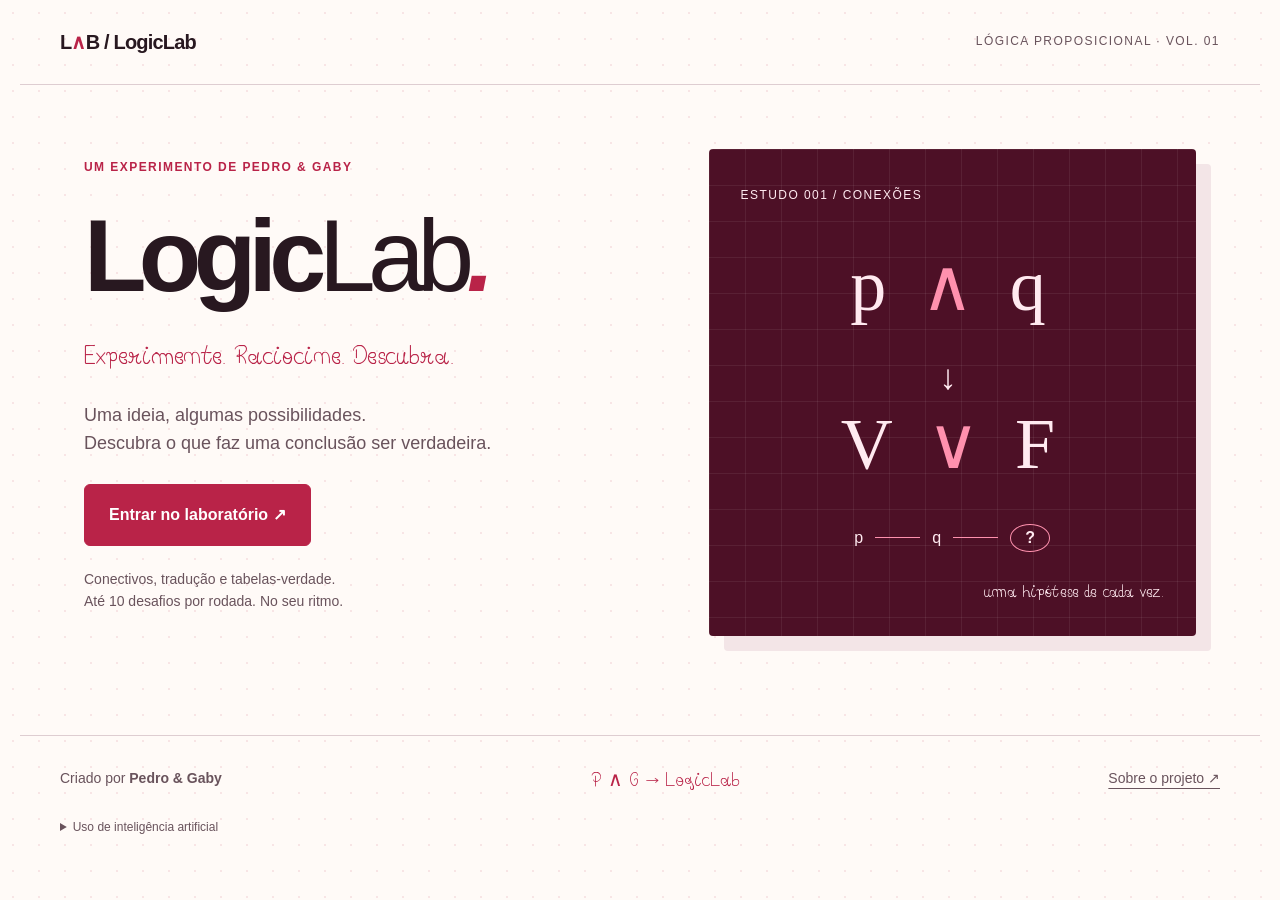
==== logiclab/index.html @ 294a854e "Integrate LogicLab with redesigned interface and Pedro & Gaby credits" ====
<!doctype html><html lang="pt-BR"><head><meta charset="utf-8"><meta name="viewport" content="width=device-width, initial-scale=1"><meta name="description" content="LogicLab: um laboratório de lógica proposicional criado por Pedro e Gaby."><title>LogicLab — Pedro & Gaby</title><link rel="stylesheet" href="style.css"></head><body>
<a class="skip" href="#principal">Pular para o laboratório</a><header><a class="brand" href="index.html">L<span>∧</span>B / LogicLab</a><span class="edition">LÓGICA PROPOSICIONAL · VOL. 01</span></header>
<main id="principal"><section id="inicio" class="screen hero"><div><p class="eyebrow">UM EXPERIMENTO DE PEDRO & GABY</p><h1>Logic<span>Lab</span><i>.</i></h1><p class="hand">Experimente. Raciocine. Descubra.</p><p class="intro">Uma ideia, algumas possibilidades.<br>Descubra o que faz uma conclusão ser verdadeira.</p><button id="botaoComecar" class="primary">Entrar no laboratório <span aria-hidden="true">↗</span></button><p class="micro">Conectivos, tradução e tabelas-verdade.<br>Até 10 desafios por rodada. No seu ritmo.</p></div><div class="lab-art" aria-hidden="true"><span class="art-label">ESTUDO 001 / CONEXÕES</span><div class="formula">p <b>∧</b> q<br><span>↓</span><br>V <b>∨</b> F</div><div class="signal"><span>p</span><i></i><span>q</span><i></i><b>?</b></div><span class="art-note">uma hipótese de cada vez.</span></div></section>
<section id="categorias" class="screen" style="display:none"><p class="eyebrow">01 / ESCOLHA SEU EXPERIMENTO</p><h2>O que vamos <em>investigar?</em></h2><p>Escolha uma categoria para começar.</p><div id="botoesCategorias" class="choices">
<button class="botaoCategoria" data-categoria="conectivos"><span class="symbol">∧ ∨ ¬</span><strong>Conectivos</strong><small>Os símbolos que conectam ideias.</small><span class="card-arrow">↗</span></button>
<button class="botaoCategoria" data-categoria="traducao"><span class="symbol">A → p</span><strong>Tradução</strong><small>Da linguagem cotidiana à lógica.</small><span class="card-arrow">↗</span></button>
<button class="botaoCategoria" data-categoria="tabela"><span class="symbol">V / F</span><strong>Tabela-verdade</strong><small>Explore cada possibilidade.</small><span class="card-arrow">↗</span></button>
<button class="botaoCategoria" data-categoria="misturado"><span class="symbol">↔</span><strong>Misturado</strong><small>Conecte tudo o que você aprendeu.</small><span class="card-arrow">↗</span></button></div></section>
<section id="dificuldades" class="screen" style="display:none"><button class="back" data-back="categorias">← Categorias</button><p class="eyebrow">02 / AJUSTE O DESAFIO</p><h2>Qual é o seu <em>ritmo?</em></h2><p id="categoriaSelecionada"></p><div id="botoesDificuldades" class="choices">
<button class="botaoDificuldade" data-dificuldade="facil"><span class="symbol">01</span><strong>Fácil</strong><small>Comece pelos fundamentos.</small></button><button class="botaoDificuldade" data-dificuldade="medio"><span class="symbol">02</span><strong>Médio</strong><small>Conecte os conceitos.</small></button><button class="botaoDificuldade" data-dificuldade="dificil"><span class="symbol">03</span><strong>Difícil</strong><small>Investigue novas combinações.</small></button><button class="botaoDificuldade" data-dificuldade="todas"><span class="symbol">∞</span><strong>Todas</strong><small>Experimente todos os níveis.</small></button></div></section>
<section id="quiz" class="screen quiz-panel" style="display:none"><p class="eyebrow" id="infoQuiz"></p><div class="telemetry"><h2 id="numeroQuestao"></h2><span id="progressLabel"></span></div><div id="barraProgresso" role="progressbar" aria-label="Progresso da rodada" aria-valuemin="0" aria-valuemax="100"><div id="progresso"></div></div><h2 id="textoPergunta" tabindex="-1"></h2><div id="alternativas"></div><div id="areaTabela" style="display:none"></div><button id="botaoVerificarTabela" class="primary" style="display:none">Verificar tabela</button><p id="feedback" role="status" aria-live="polite"></p><button id="botaoProxima" class="primary" style="display:none">Próxima questão →</button></section>
<section id="resultado" class="screen result" style="display:none"><p class="eyebrow">EXPERIMENTO CONCLUÍDO</p><h2>Aprender é <em>conectar.</em></h2><div id="scoreRing"><strong id="porcentagemResultado"></strong><span>de acertos</span></div><p id="resultadoFinal"></p><p id="textoResultado"></p><p id="mensagemResultado" role="status"></p><div class="result-actions"><button id="botaoReiniciar" class="primary">Experimentar novamente ↗</button><button id="botaoCategorias" class="secondary">Trocar categoria</button></div></section></main>
<footer><span>Criado por <strong>Pedro & Gaby</strong></span><span class="signature" title="Pedro e Gaby criam o LogicLab">P ∧ G → LogicLab</span><a href="https://expedrog-dev.github.io/portfolio/projetos/quiz-logica.html">Sobre o projeto ↗</a><details><summary>Uso de inteligência artificial</summary><p>ChatGPT / Codex auxiliaram no redesign, na revisão do código, na acessibilidade e nos testes desta versão. Projeto em coautoria de Pedro e Gaby.</p></details></footer><script src="script.js"></script></body></html>
---- logiclab/style.css ----
@font-face{font-family:PedroHand;src:url('assets/PedroHand-Regular.woff2') format('woff2');font-display:swap}*{box-sizing:border-box} :root{--ink:#281820;--muted:#69535c;--accent:#b92348;--wine:#4d1026;--paper:#fffaf7;--line:#decdd1}body{margin:0;background:var(--paper);color:var(--ink);font-family:Inter,Arial,sans-serif;line-height:1.6}body:before{content:'';position:fixed;inset:0;pointer-events:none;background-image:radial-gradient(#b9234819 1px,transparent 1px);background-size:26px 26px;z-index:-1}button,a,select{-webkit-tap-highlight-color:transparent}button,select{font:inherit}button,a{touch-action:manipulation}button{cursor:pointer}a{color:inherit;text-underline-offset:5px}button:focus-visible,a:focus-visible,select:focus-visible,summary:focus-visible{outline:3px solid var(--accent);outline-offset:5px}.skip{position:absolute;top:-100px;background:white;padding:16px}.skip:focus{top:0;z-index:10}header,footer{max-width:1240px;margin:auto;padding:26px 40px;display:flex;align-items:center;justify-content:space-between;gap:24px}header{border-bottom:1px solid var(--line)}.brand{text-decoration:none;font-weight:800;letter-spacing:-.04em;font-size:20px}.brand span{color:var(--accent)}.edition,.eyebrow,.micro,.art-label,.art-note{font-size:12px;letter-spacing:.12em}.edition{color:var(--muted)}main{max-width:1160px;margin:auto;padding:64px 24px;min-height:650px}.screen{animation:enter .35s ease both}.hero{display:grid;grid-template-columns:1.15fr 1fr;gap:64px;align-items:center}.eyebrow{color:var(--accent);font-weight:700;margin:0 0 22px}h1{font-size:clamp(64px,8vw,110px);line-height:1.05;letter-spacing:-.075em;margin:24px 0}h1 span{font-weight:400}h1 i{color:var(--accent)}h2{font-size:clamp(32px,4vw,50px);line-height:1.15;letter-spacing:-.045em;margin:16px 0 24px}h2 em{font-family:PedroHand,cursive;font-weight:400;color:var(--accent);font-style:normal}.hand{font:26px/1.6 PedroHand,cursive;color:var(--accent);margin:24px 0}.intro{font-size:18px;color:var(--muted);margin:26px 0}.primary,.secondary{border:1px solid var(--accent);border-radius:6px;padding:17px 24px;font-weight:700;min-height:56px;transition:transform .2s,background .2s,box-shadow .2s}.primary{background:var(--accent);color:white}.primary:hover{background:#941737;box-shadow:0 7px 18px #b9234826;transform:translateY(-2px)}.secondary{background:transparent;color:var(--accent)}.micro{letter-spacing:0;color:var(--muted);font-size:14px;margin-top:22px}.lab-art{position:relative;background:var(--wine);color:#ffeaf0;border-radius:4px;padding:32px;min-height:430px;overflow:hidden;background-image:linear-gradient(#fff1 1px,transparent 1px),linear-gradient(90deg,#fff1 1px,transparent 1px);background-size:36px 36px;box-shadow:15px 15px 0 #f3e5e7}.formula{font:72px/1.1 Georgia,serif;letter-spacing:.12em;padding:40px 0;text-align:center}.formula b{color:#ff91ae;font-weight:400}.formula span{font-size:35px}.signal{display:flex;align-items:center;justify-content:center;gap:12px}.signal i{height:1px;background:#ff91ae;width:45px}.signal b{border:1px solid #ff91ae;border-radius:50%;width:40px;text-align:center}.art-note{display:block;text-align:right;padding-top:25px;font-family:PedroHand,cursive;letter-spacing:0;font-size:17px}.choices{display:grid;grid-template-columns:repeat(4,1fr);gap:18px;margin:38px 0}.choices button{position:relative;display:flex;flex-direction:column;text-align:left;gap:16px;background:#fffdfb;border:1px solid var(--line);border-radius:6px;padding:24px 20px;min-height:240px;color:var(--ink);transition:transform .2s,background .2s,border .2s,box-shadow .2s}.choices button:hover{transform:translateY(-4px);background:#fceef1;border-color:var(--accent);box-shadow:0 10px 20px #4d102610}.symbol{font:32px/1.2 Georgia,serif;color:var(--accent);margin-bottom:18px}.choices strong{font-size:20px}.choices small{font-size:15px;color:var(--muted);line-height:1.5}.card-arrow{position:absolute;right:20px;top:22px;color:var(--accent)}.back{border:0;background:none;padding:8px 0;margin-bottom:25px;color:var(--muted)}.quiz-panel{max-width:850px;margin:auto}.telemetry{display:flex;justify-content:space-between;gap:16px;align-items:center}.telemetry h2,.telemetry span{font-size:14px;letter-spacing:0;margin:0;color:var(--muted)}#barraProgresso{height:5px;background:#eadcdf;margin:15px 0 42px;border-radius:8px;overflow:hidden}#progresso{height:100%;background:var(--accent);transition:width .4s}#textoPergunta{font-size:clamp(25px,3vw,36px);line-height:1.35;margin-bottom:32px;outline:none}#alternativas{display:grid;grid-template-columns:1fr 1fr;gap:14px;counter-reset:option}#alternativas button{counter-increment:option;display:flex;align-items:center;gap:18px;text-align:left;padding:20px;background:white;border:1px solid var(--line);border-radius:6px;min-height:78px;color:var(--ink);transition:background .2s,transform .2s,border .2s}#alternativas button:before{content:counter(option,upper-alpha);border:1px solid var(--line);border-radius:4px;padding:2px 9px;font-size:13px;color:var(--muted)}#alternativas button:hover:not(:disabled){background:#fceef1;border-color:var(--accent);transform:translateY(-2px)}button:disabled{cursor:default}#alternativas button.correta,select.correta{background:#e8f4ec;border-color:#287a48;color:#185630}#alternativas button.errada,select.errada{background:#fce9ee;border-color:#b92348;color:#8c1533}#alternativas button.correta:after{content:'✓';margin-left:auto}#alternativas button.errada:after{content:'×';margin-left:auto}#feedback:empty{display:none}#feedback{padding:18px 20px;background:#f2e9eb;border-left:3px solid var(--accent);margin:24px 0;line-height:1.6}#areaTabela{background:white;padding:20px;border:1px solid var(--line);border-radius:8px;margin-bottom:24px;overflow:auto}#areaTabela h3{margin:0 0 15px;font:26px Georgia,serif}table{width:100%;border-collapse:collapse;text-align:center}th,td{padding:13px;border-bottom:1px solid var(--line)}th{color:var(--accent);background:#fff4f6}select{padding:9px 16px;border:1px solid var(--line);border-radius:5px;background:white;color:var(--ink);min-width:80px}td small{display:block;font-size:13px}.result{text-align:center;position:relative}.result-actions{display:flex;justify-content:center;gap:14px;flex-wrap:wrap;margin:30px 0}#scoreRing{width:180px;height:180px;border-radius:50%;background:conic-gradient(var(--accent) var(--score,0%),#eadcdf 0);margin:32px auto;display:flex;flex-direction:column;align-items:center;justify-content:center;position:relative}#scoreRing:before{content:'';position:absolute;inset:9px;background:var(--paper);border-radius:50%}#scoreRing>*{position:relative}#scoreRing strong{font-size:42px;line-height:1.2}#scoreRing span{font-size:14px}footer{border-top:1px solid var(--line);font-size:14px;flex-wrap:wrap;color:var(--muted)}.signature{font-family:PedroHand,cursive;color:var(--accent);font-size:20px}footer details{flex-basis:100%;font-size:12px}footer summary{cursor:pointer}footer p{max-width:700px}.confetti{position:absolute;inset:0;overflow:hidden;pointer-events:none}.confetti i{position:absolute;top:-20px;left:var(--x);width:7px;height:12px;background:var(--accent);animation:fall 2s var(--delay) both;transform:rotate(30deg)}@keyframes enter{from{opacity:0;transform:translateY(10px)}to{opacity:1;transform:none}}@keyframes fall{to{transform:translateY(560px) rotate(420deg);opacity:0}}@media(max-width:800px){.hero{gap:36px;grid-template-columns:1fr}.lab-art{min-height:280px;max-width:560px}.formula{font-size:50px;padding:20px}.choices{grid-template-columns:1fr 1fr}header,footer{padding:22px 24px}.edition{display:none}main{padding-top:38px;min-height:580px}}@media(max-width:480px){h1{font-size:70px}.hand{font-size:21px}.choices{gap:12px}.choices button{padding:18px 14px;min-height:235px}.choices strong{font-size:18px}.choices small{font-size:14px}.symbol{font-size:26px}.card-arrow{display:none}#alternativas{grid-template-columns:1fr}.result-actions>*{width:100%}footer{align-items:flex-start;flex-direction:column}.lab-art{margin-right:12px}th,td{padding:10px 5px}}@media(prefers-reduced-motion:reduce){*,*:before,*:after{animation:none!important;transition:none!important;scroll-behavior:auto!important}}
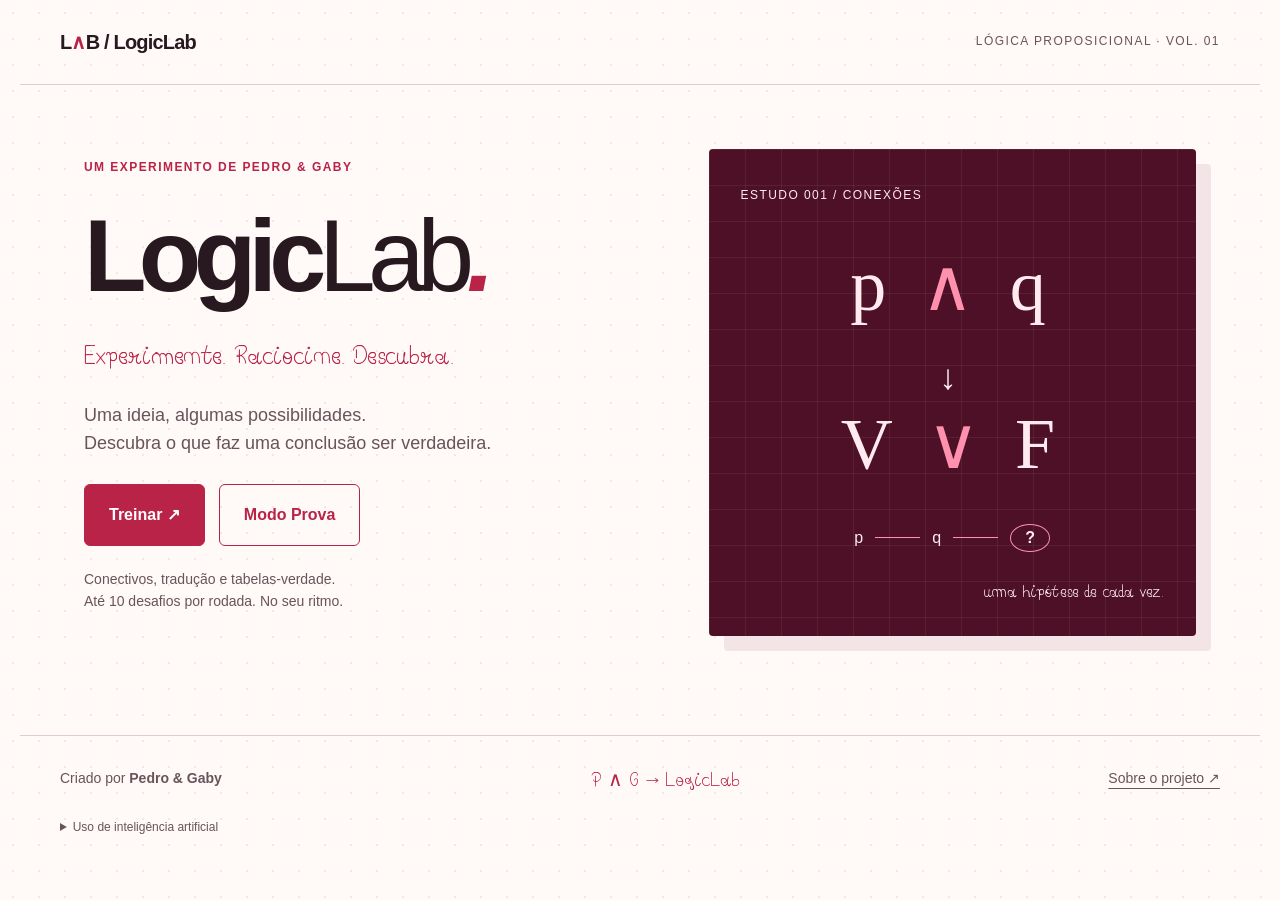
==== commit 9bd634fb: "Restore LogicLab exam mode and category performance without redesign" ====
--- a/logiclab/index.html
+++ b/logiclab/index.html
@@ -1,6 +1,6 @@
-<!doctype html><html lang="pt-BR"><head><meta charset="utf-8"><meta name="viewport" content="width=device-width, initial-scale=1"><meta name="description" content="LogicLab: um laboratório de lógica proposicional criado por Pedro e Gaby."><title>LogicLab — Pedro & Gaby</title><link rel="stylesheet" href="style.css"></head><body>
+<!doctype html><html lang="pt-BR"><head><meta charset="utf-8"><meta name="viewport" content="width=device-width, initial-scale=1"><meta name="description" content="LogicLab: um laboratório de lógica proposicional criado por Pedro e Gaby."><title>LogicLab — Pedro & Gaby</title><link rel="stylesheet" href="style.css"><link rel="icon" href="data:image/svg+xml,%3Csvg%20xmlns%3D%22http%3A%2F%2Fwww.w3.org%2F2000%2Fsvg%22%20viewBox%3D%220%200%2032%2032%22%3E%3Crect%20width%3D%2232%22%20height%3D%2232%22%20rx%3D%226%22%20fill%3D%22%23b92348%22%2F%3E%3Cpath%20d%3D%22M8%2024%2016%208%2024%2024%22%20fill%3D%22none%22%20stroke%3D%22white%22%20stroke-width%3D%223%22%2F%3E%3C%2Fsvg%3E"></head><body>
 <a class="skip" href="#principal">Pular para o laboratório</a><header><a class="brand" href="index.html">L<span>∧</span>B / LogicLab</a><span class="edition">LÓGICA PROPOSICIONAL · VOL. 01</span></header>
-<main id="principal"><section id="inicio" class="screen hero"><div><p class="eyebrow">UM EXPERIMENTO DE PEDRO & GABY</p><h1>Logic<span>Lab</span><i>.</i></h1><p class="hand">Experimente. Raciocine. Descubra.</p><p class="intro">Uma ideia, algumas possibilidades.<br>Descubra o que faz uma conclusão ser verdadeira.</p><button id="botaoComecar" class="primary">Entrar no laboratório <span aria-hidden="true">↗</span></button><p class="micro">Conectivos, tradução e tabelas-verdade.<br>Até 10 desafios por rodada. No seu ritmo.</p></div><div class="lab-art" aria-hidden="true"><span class="art-label">ESTUDO 001 / CONEXÕES</span><div class="formula">p <b>∧</b> q<br><span>↓</span><br>V <b>∨</b> F</div><div class="signal"><span>p</span><i></i><span>q</span><i></i><b>?</b></div><span class="art-note">uma hipótese de cada vez.</span></div></section>
+<main id="principal"><section id="inicio" class="screen hero"><div><p class="eyebrow">UM EXPERIMENTO DE PEDRO & GABY</p><h1>Logic<span>Lab</span><i>.</i></h1><p class="hand">Experimente. Raciocine. Descubra.</p><p class="intro">Uma ideia, algumas possibilidades.<br>Descubra o que faz uma conclusão ser verdadeira.</p><div class="inicio-actions"><button id="botaoComecar" class="primary">Treinar <span aria-hidden="true">↗</span></button><button id="botaoModoProva" class="secondary">Modo Prova</button></div><p class="micro">Conectivos, tradução e tabelas-verdade.<br>Até 10 desafios por rodada. No seu ritmo.</p></div><div class="lab-art" aria-hidden="true"><span class="art-label">ESTUDO 001 / CONEXÕES</span><div class="formula">p <b>∧</b> q<br><span>↓</span><br>V <b>∨</b> F</div><div class="signal"><span>p</span><i></i><span>q</span><i></i><b>?</b></div><span class="art-note">uma hipótese de cada vez.</span></div></section>
 <section id="categorias" class="screen" style="display:none"><p class="eyebrow">01 / ESCOLHA SEU EXPERIMENTO</p><h2>O que vamos <em>investigar?</em></h2><p>Escolha uma categoria para começar.</p><div id="botoesCategorias" class="choices">
 <button class="botaoCategoria" data-categoria="conectivos"><span class="symbol">∧ ∨ ¬</span><strong>Conectivos</strong><small>Os símbolos que conectam ideias.</small><span class="card-arrow">↗</span></button>
 <button class="botaoCategoria" data-categoria="traducao"><span class="symbol">A → p</span><strong>Tradução</strong><small>Da linguagem cotidiana à lógica.</small><span class="card-arrow">↗</span></button>
@@ -9,5 +9,5 @@
 <section id="dificuldades" class="screen" style="display:none"><button class="back" data-back="categorias">← Categorias</button><p class="eyebrow">02 / AJUSTE O DESAFIO</p><h2>Qual é o seu <em>ritmo?</em></h2><p id="categoriaSelecionada"></p><div id="botoesDificuldades" class="choices">
 <button class="botaoDificuldade" data-dificuldade="facil"><span class="symbol">01</span><strong>Fácil</strong><small>Comece pelos fundamentos.</small></button><button class="botaoDificuldade" data-dificuldade="medio"><span class="symbol">02</span><strong>Médio</strong><small>Conecte os conceitos.</small></button><button class="botaoDificuldade" data-dificuldade="dificil"><span class="symbol">03</span><strong>Difícil</strong><small>Investigue novas combinações.</small></button><button class="botaoDificuldade" data-dificuldade="todas"><span class="symbol">∞</span><strong>Todas</strong><small>Experimente todos os níveis.</small></button></div></section>
 <section id="quiz" class="screen quiz-panel" style="display:none"><p class="eyebrow" id="infoQuiz"></p><div class="telemetry"><h2 id="numeroQuestao"></h2><span id="progressLabel"></span></div><div id="barraProgresso" role="progressbar" aria-label="Progresso da rodada" aria-valuemin="0" aria-valuemax="100"><div id="progresso"></div></div><h2 id="textoPergunta" tabindex="-1"></h2><div id="alternativas"></div><div id="areaTabela" style="display:none"></div><button id="botaoVerificarTabela" class="primary" style="display:none">Verificar tabela</button><p id="feedback" role="status" aria-live="polite"></p><button id="botaoProxima" class="primary" style="display:none">Próxima questão →</button></section>
-<section id="resultado" class="screen result" style="display:none"><p class="eyebrow">EXPERIMENTO CONCLUÍDO</p><h2>Aprender é <em>conectar.</em></h2><div id="scoreRing"><strong id="porcentagemResultado"></strong><span>de acertos</span></div><p id="resultadoFinal"></p><p id="textoResultado"></p><p id="mensagemResultado" role="status"></p><div class="result-actions"><button id="botaoReiniciar" class="primary">Experimentar novamente ↗</button><button id="botaoCategorias" class="secondary">Trocar categoria</button></div></section></main>
+<section id="resultado" class="screen result" style="display:none"><p class="eyebrow">EXPERIMENTO CONCLUÍDO</p><h2>Aprender é <em>conectar.</em></h2><div id="scoreRing"><strong id="porcentagemResultado"></strong><span>de acertos</span></div><p id="resultadoFinal"></p><p id="textoResultado"></p><p id="mensagemResultado" role="status"></p><section class="desempenho" aria-labelledby="tituloDesempenho"><h3 id="tituloDesempenho">Suas conexões por categoria</h3><div id="desempenhoCategorias"></div><p id="recomendacaoRevisao"></p></section><div class="result-actions"><button id="botaoReiniciar" class="primary">Experimentar novamente ↗</button><button id="botaoCategorias" class="secondary">Trocar categoria</button></div></section></main>
 <footer><span>Criado por <strong>Pedro & Gaby</strong></span><span class="signature" title="Pedro e Gaby criam o LogicLab">P ∧ G → LogicLab</span><a href="https://expedrog-dev.github.io/portfolio/projetos/quiz-logica.html">Sobre o projeto ↗</a><details><summary>Uso de inteligência artificial</summary><p>ChatGPT / Codex auxiliaram no redesign, na revisão do código, na acessibilidade e nos testes desta versão. Projeto em coautoria de Pedro e Gaby.</p></details></footer><script src="script.js"></script></body></html>
--- a/logiclab/style.css
+++ b/logiclab/style.css
@@ -1 +1,20 @@
 @font-face{font-family:PedroHand;src:url('assets/PedroHand-Regular.woff2') format('woff2');font-display:swap}*{box-sizing:border-box} :root{--ink:#281820;--muted:#69535c;--accent:#b92348;--wine:#4d1026;--paper:#fffaf7;--line:#decdd1}body{margin:0;background:var(--paper);color:var(--ink);font-family:Inter,Arial,sans-serif;line-height:1.6}body:before{content:'';position:fixed;inset:0;pointer-events:none;background-image:radial-gradient(#b9234819 1px,transparent 1px);background-size:26px 26px;z-index:-1}button,a,select{-webkit-tap-highlight-color:transparent}button,select{font:inherit}button,a{touch-action:manipulation}button{cursor:pointer}a{color:inherit;text-underline-offset:5px}button:focus-visible,a:focus-visible,select:focus-visible,summary:focus-visible{outline:3px solid var(--accent);outline-offset:5px}.skip{position:absolute;top:-100px;background:white;padding:16px}.skip:focus{top:0;z-index:10}header,footer{max-width:1240px;margin:auto;padding:26px 40px;display:flex;align-items:center;justify-content:space-between;gap:24px}header{border-bottom:1px solid var(--line)}.brand{text-decoration:none;font-weight:800;letter-spacing:-.04em;font-size:20px}.brand span{color:var(--accent)}.edition,.eyebrow,.micro,.art-label,.art-note{font-size:12px;letter-spacing:.12em}.edition{color:var(--muted)}main{max-width:1160px;margin:auto;padding:64px 24px;min-height:650px}.screen{animation:enter .35s ease both}.hero{display:grid;grid-template-columns:1.15fr 1fr;gap:64px;align-items:center}.eyebrow{color:var(--accent);font-weight:700;margin:0 0 22px}h1{font-size:clamp(64px,8vw,110px);line-height:1.05;letter-spacing:-.075em;margin:24px 0}h1 span{font-weight:400}h1 i{color:var(--accent)}h2{font-size:clamp(32px,4vw,50px);line-height:1.15;letter-spacing:-.045em;margin:16px 0 24px}h2 em{font-family:PedroHand,cursive;font-weight:400;color:var(--accent);font-style:normal}.hand{font:26px/1.6 PedroHand,cursive;color:var(--accent);margin:24px 0}.intro{font-size:18px;color:var(--muted);margin:26px 0}.primary,.secondary{border:1px solid var(--accent);border-radius:6px;padding:17px 24px;font-weight:700;min-height:56px;transition:transform .2s,background .2s,box-shadow .2s}.primary{background:var(--accent);color:white}.primary:hover{background:#941737;box-shadow:0 7px 18px #b9234826;transform:translateY(-2px)}.secondary{background:transparent;color:var(--accent)}.micro{letter-spacing:0;color:var(--muted);font-size:14px;margin-top:22px}.lab-art{position:relative;background:var(--wine);color:#ffeaf0;border-radius:4px;padding:32px;min-height:430px;overflow:hidden;background-image:linear-gradient(#fff1 1px,transparent 1px),linear-gradient(90deg,#fff1 1px,transparent 1px);background-size:36px 36px;box-shadow:15px 15px 0 #f3e5e7}.formula{font:72px/1.1 Georgia,serif;letter-spacing:.12em;padding:40px 0;text-align:center}.formula b{color:#ff91ae;font-weight:400}.formula span{font-size:35px}.signal{display:flex;align-items:center;justify-content:center;gap:12px}.signal i{height:1px;background:#ff91ae;width:45px}.signal b{border:1px solid #ff91ae;border-radius:50%;width:40px;text-align:center}.art-note{display:block;text-align:right;padding-top:25px;font-family:PedroHand,cursive;letter-spacing:0;font-size:17px}.choices{display:grid;grid-template-columns:repeat(4,1fr);gap:18px;margin:38px 0}.choices button{position:relative;display:flex;flex-direction:column;text-align:left;gap:16px;background:#fffdfb;border:1px solid var(--line);border-radius:6px;padding:24px 20px;min-height:240px;color:var(--ink);transition:transform .2s,background .2s,border .2s,box-shadow .2s}.choices button:hover{transform:translateY(-4px);background:#fceef1;border-color:var(--accent);box-shadow:0 10px 20px #4d102610}.symbol{font:32px/1.2 Georgia,serif;color:var(--accent);margin-bottom:18px}.choices strong{font-size:20px}.choices small{font-size:15px;color:var(--muted);line-height:1.5}.card-arrow{position:absolute;right:20px;top:22px;color:var(--accent)}.back{border:0;background:none;padding:8px 0;margin-bottom:25px;color:var(--muted)}.quiz-panel{max-width:850px;margin:auto}.telemetry{display:flex;justify-content:space-between;gap:16px;align-items:center}.telemetry h2,.telemetry span{font-size:14px;letter-spacing:0;margin:0;color:var(--muted)}#barraProgresso{height:5px;background:#eadcdf;margin:15px 0 42px;border-radius:8px;overflow:hidden}#progresso{height:100%;background:var(--accent);transition:width .4s}#textoPergunta{font-size:clamp(25px,3vw,36px);line-height:1.35;margin-bottom:32px;outline:none}#alternativas{display:grid;grid-template-columns:1fr 1fr;gap:14px;counter-reset:option}#alternativas button{counter-increment:option;display:flex;align-items:center;gap:18px;text-align:left;padding:20px;background:white;border:1px solid var(--line);border-radius:6px;min-height:78px;color:var(--ink);transition:background .2s,transform .2s,border .2s}#alternativas button:before{content:counter(option,upper-alpha);border:1px solid var(--line);border-radius:4px;padding:2px 9px;font-size:13px;color:var(--muted)}#alternativas button:hover:not(:disabled){background:#fceef1;border-color:var(--accent);transform:translateY(-2px)}button:disabled{cursor:default}#alternativas button.correta,select.correta{background:#e8f4ec;border-color:#287a48;color:#185630}#alternativas button.errada,select.errada{background:#fce9ee;border-color:#b92348;color:#8c1533}#alternativas button.correta:after{content:'✓';margin-left:auto}#alternativas button.errada:after{content:'×';margin-left:auto}#feedback:empty{display:none}#feedback{padding:18px 20px;background:#f2e9eb;border-left:3px solid var(--accent);margin:24px 0;line-height:1.6}#areaTabela{background:white;padding:20px;border:1px solid var(--line);border-radius:8px;margin-bottom:24px;overflow:auto}#areaTabela h3{margin:0 0 15px;font:26px Georgia,serif}table{width:100%;border-collapse:collapse;text-align:center}th,td{padding:13px;border-bottom:1px solid var(--line)}th{color:var(--accent);background:#fff4f6}select{padding:9px 16px;border:1px solid var(--line);border-radius:5px;background:white;color:var(--ink);min-width:80px}td small{display:block;font-size:13px}.result{text-align:center;position:relative}.result-actions{display:flex;justify-content:center;gap:14px;flex-wrap:wrap;margin:30px 0}#scoreRing{width:180px;height:180px;border-radius:50%;background:conic-gradient(var(--accent) var(--score,0%),#eadcdf 0);margin:32px auto;display:flex;flex-direction:column;align-items:center;justify-content:center;position:relative}#scoreRing:before{content:'';position:absolute;inset:9px;background:var(--paper);border-radius:50%}#scoreRing>*{position:relative}#scoreRing strong{font-size:42px;line-height:1.2}#scoreRing span{font-size:14px}footer{border-top:1px solid var(--line);font-size:14px;flex-wrap:wrap;color:var(--muted)}.signature{font-family:PedroHand,cursive;color:var(--accent);font-size:20px}footer details{flex-basis:100%;font-size:12px}footer summary{cursor:pointer}footer p{max-width:700px}.confetti{position:absolute;inset:0;overflow:hidden;pointer-events:none}.confetti i{position:absolute;top:-20px;left:var(--x);width:7px;height:12px;background:var(--accent);animation:fall 2s var(--delay) both;transform:rotate(30deg)}@keyframes enter{from{opacity:0;transform:translateY(10px)}to{opacity:1;transform:none}}@keyframes fall{to{transform:translateY(560px) rotate(420deg);opacity:0}}@media(max-width:800px){.hero{gap:36px;grid-template-columns:1fr}.lab-art{min-height:280px;max-width:560px}.formula{font-size:50px;padding:20px}.choices{grid-template-columns:1fr 1fr}header,footer{padding:22px 24px}.edition{display:none}main{padding-top:38px;min-height:580px}}@media(max-width:480px){h1{font-size:70px}.hand{font-size:21px}.choices{gap:12px}.choices button{padding:18px 14px;min-height:235px}.choices strong{font-size:18px}.choices small{font-size:14px}.symbol{font-size:26px}.card-arrow{display:none}#alternativas{grid-template-columns:1fr}.result-actions>*{width:100%}footer{align-items:flex-start;flex-direction:column}.lab-art{margin-right:12px}th,td{padding:10px 5px}}@media(prefers-reduced-motion:reduce){*,*:before,*:after{animation:none!important;transition:none!important;scroll-behavior:auto!important}}
+
+/* Functional additions use the existing LogicLab palette and component shapes. */
+.inicio-actions{display:flex;gap:14px;flex-wrap:wrap}
+.primary:disabled{opacity:.6;transform:none;box-shadow:none;background:var(--accent)}
+.correcaoLinha{margin-top:5px;color:var(--muted)}
+select.errada+.correcaoLinha{color:#8c1533}
+select.correta+.correcaoLinha{color:#185630}
+.modo-prova{color:var(--wine)}
+.desempenho{max-width:720px;margin:32px auto;text-align:left}
+.desempenho>h3{font-size:20px;letter-spacing:-.025em;margin:0 0 18px}
+#desempenhoCategorias{display:grid;grid-template-columns:repeat(auto-fit,minmax(180px,1fr));gap:14px}
+.desempenho-card{padding:20px;background:#fffdfb;border:1px solid var(--line);border-radius:6px;min-width:0}
+.desempenho-card h3{font-size:17px;margin:0 0 10px;color:var(--ink)}
+.desempenho-card p{font-size:14px;color:var(--muted);margin:0 0 16px}
+.desempenho-barra{height:5px;background:#eadcdf;border-radius:8px;overflow:hidden}
+.desempenho-barra span{display:block;height:100%;background:var(--accent);transition:width .4s}
+#recomendacaoRevisao{padding:18px 20px;background:#f2e9eb;border-left:3px solid var(--accent);color:var(--wine);font-size:16px}
+#recomendacaoRevisao:empty{display:none}
+@media(max-width:480px){.inicio-actions>*{flex:1}.desempenho-card{padding:18px}}
